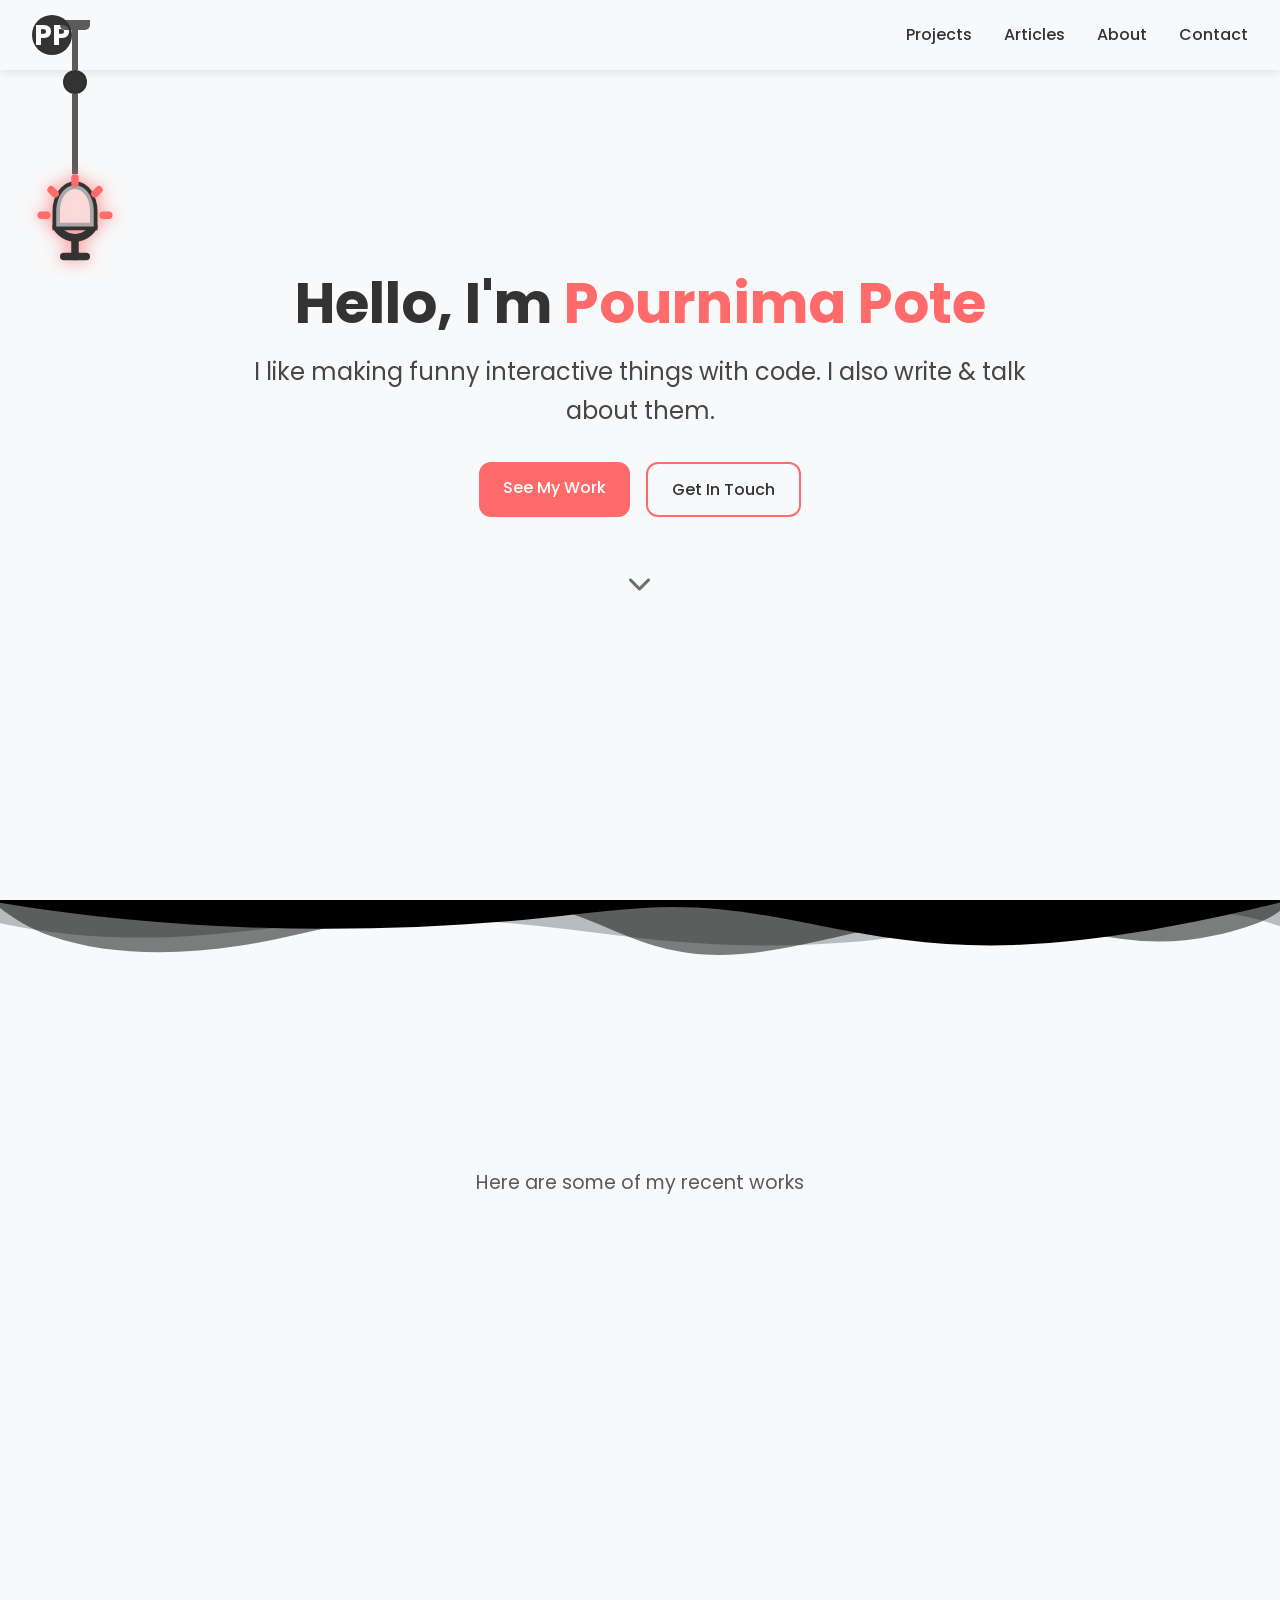
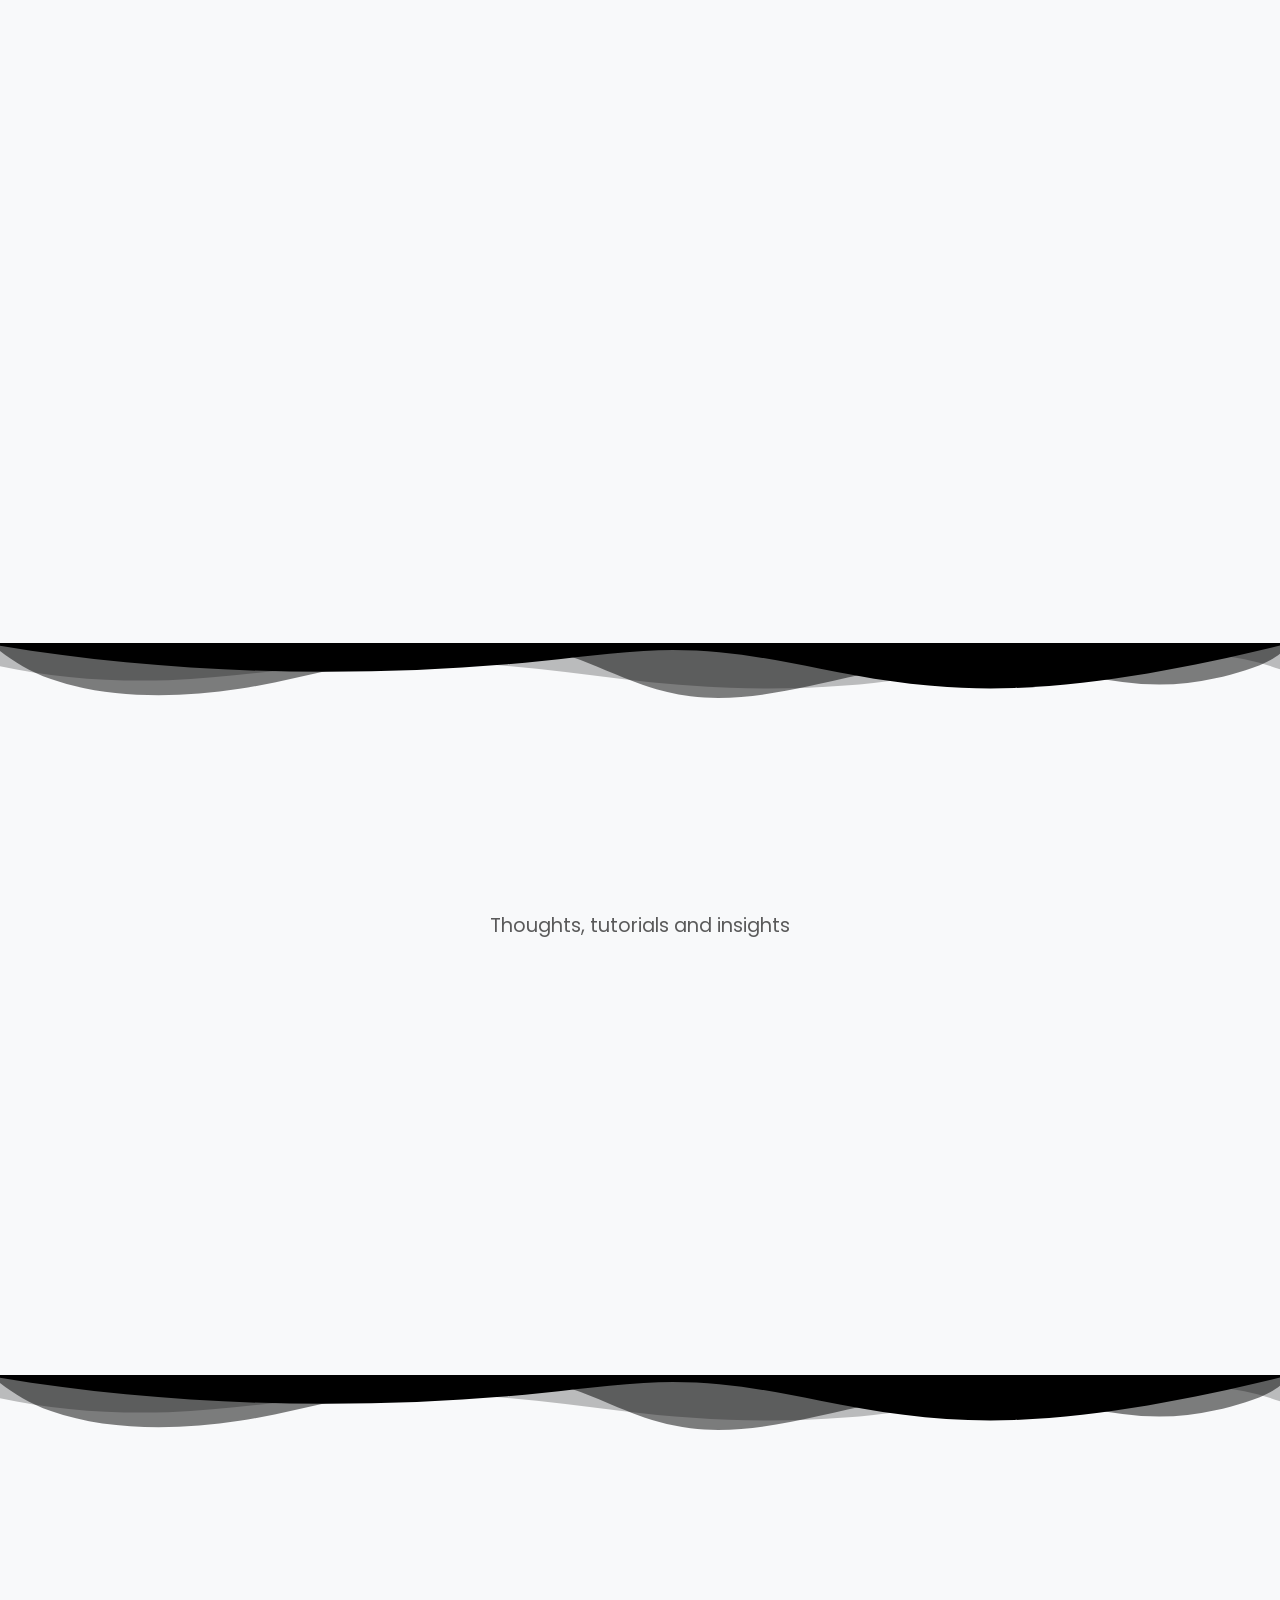
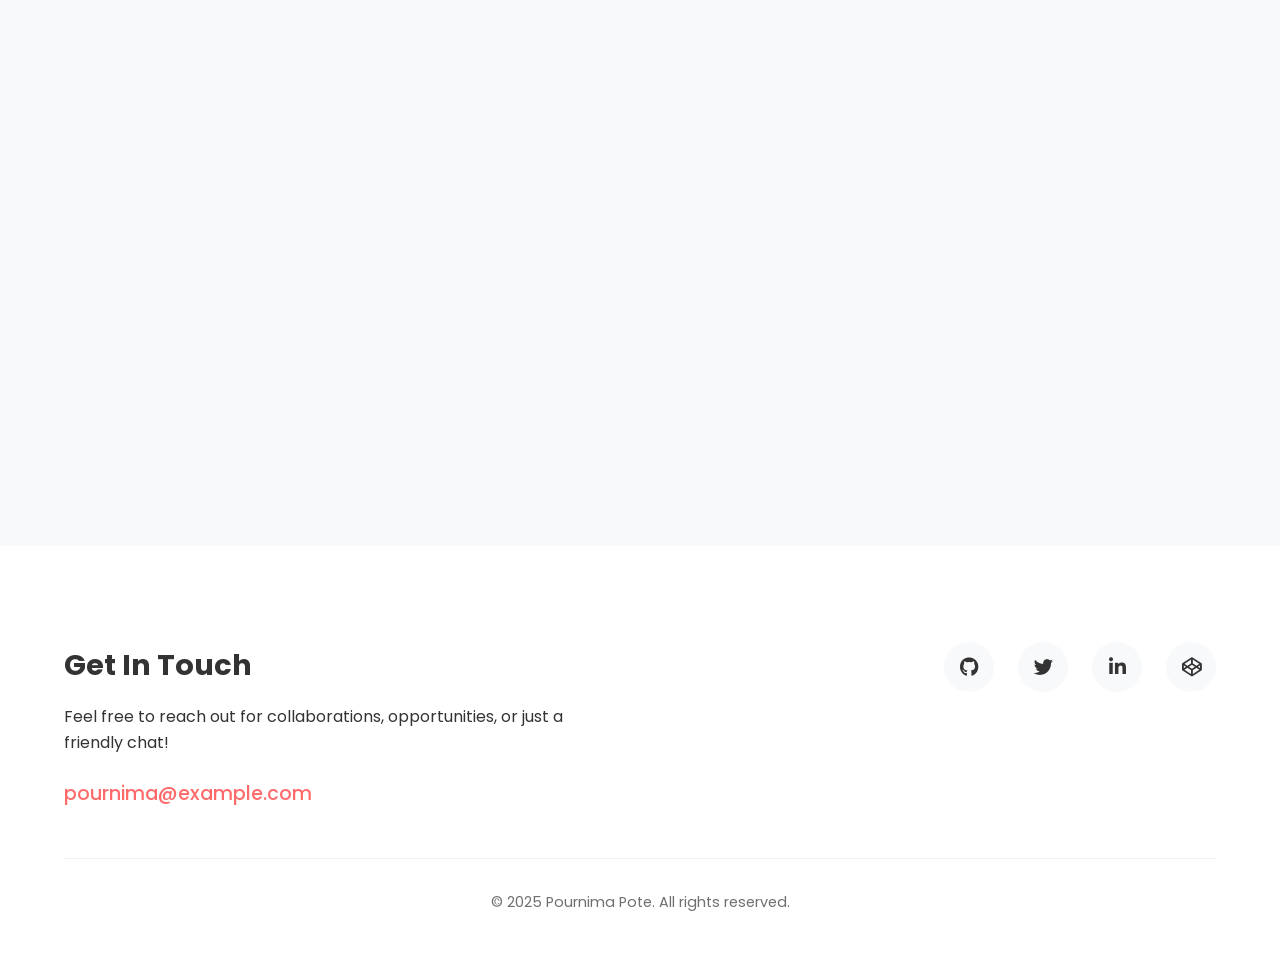
==== index.html @ c8fd80c9 "Refactor website structure and tech stack to simplify deployment.  The website is now a single-page " ====
<!DOCTYPE html>
<html lang="en">
<head>
    <meta charset="UTF-8">
    <meta name="viewport" content="width=device-width, initial-scale=1.0">
    <title>Pournima Pote - Portfolio</title>
    <link rel="stylesheet" href="styles.css">
    <link href="https://fonts.googleapis.com/css2?family=Poppins:wght@300;400;500;600;700&display=swap" rel="stylesheet">
    <!-- Font Awesome for icons -->
    <link rel="stylesheet" href="https://cdnjs.cloudflare.com/ajax/libs/font-awesome/6.4.0/css/all.min.css">
</head>
<body>
    <!-- Theme Toggle Lamp -->
    <div class="lamp-container" id="themeToggle">
        <div class="lamp-ceiling"></div>
        <div class="lamp-rope"></div>
        <div class="lamp-knob"></div>
        <div class="lamp-rope-bottom"></div>
        <div class="lamp">
            <svg class="lamp-glow" viewBox="0 0 24 24" fill="none" xmlns="http://www.w3.org/2000/svg">
                <path d="M9 22H15" stroke="currentColor" stroke-width="2" stroke-linecap="round" class="lamp-base"></path>
                <path d="M12 17V22" stroke="currentColor" stroke-width="2" stroke-linecap="round" class="lamp-base"></path>
                <path d="M7 14C7 14 8.5 17 12 17C15.5 17 17 14 17 14" stroke="currentColor" stroke-width="2" stroke-linecap="round" class="lamp-base"></path>
                <path d="M17 10C17 6.13401 14.866 3 12 3C9.13401 3 7 6.13401 7 10C7 11.933 7 14 7 14H17C17 14 17 11.933 17 10Z" stroke="currentColor" stroke-width="2" class="lamp-base"></path>
                <path d="M17 10C17 6.13401 14.866 3 12 3C9.13401 3 7 6.13401 7 10C7 11.933 7 14 7 14H17C17 14 17 11.933 17 10Z" fill="currentColor" class="lamp-shade"></path>
                
                <!-- Light Ray - Visible only in light mode -->
                <g class="light-rays">
                    <path d="M12 1V2.5" stroke="currentColor" stroke-width="2" stroke-linecap="round" class="ray ray-1"></path>
                    <path d="M18.364 4.22183L17.3033 5.28255" stroke="currentColor" stroke-width="2" stroke-linecap="round" class="ray ray-2"></path>
                    <path d="M21 10.9999H19.5" stroke="currentColor" stroke-width="2" stroke-linecap="round" class="ray ray-3"></path>
                    <path d="M5.63599 4.22183L6.69672 5.28255" stroke="currentColor" stroke-width="2" stroke-linecap="round" class="ray ray-4"></path>
                    <path d="M3 10.9999H4.5" stroke="currentColor" stroke-width="2" stroke-linecap="round" class="ray ray-5"></path>
                </g>
                
                <!-- Light Bulb - Visible only in dark mode -->
                <path d="M12 10.5C12.8284 10.5 13.5 9.82843 13.5 9C13.5 8.17157 12.8284 7.5 12 7.5C11.1716 7.5 10.5 8.17157 10.5 9C10.5 9.82843 11.1716 10.5 12 10.5Z" fill="currentColor" class="light-bulb"></path>
            </svg>
            <div class="tooltip">Pull to toggle theme</div>
        </div>
    </div>

    <!-- Header -->
    <header>
        <nav>
            <div class="logo">PP</div>
            <ul class="nav-links">
                <li><a href="#projects">Projects</a></li>
                <li><a href="#articles">Articles</a></li>
                <li><a href="#about">About</a></li>
                <li><a href="#contact">Contact</a></li>
            </ul>
        </nav>
    </header>

    <!-- Main Content -->
    <main>
        <!-- Hero Section -->
        <section id="hero" class="hero-section">
            <div class="container">
                <h1 class="animate-slide-up">Hello, I'm <span class="highlight">Pournima Pote</span></h1>
                <p class="tagline animate-slide-up">I like making funny interactive things with code. I also write & talk about them.</p>
                <div class="hero-buttons animate-slide-up">
                    <a href="#projects" class="btn btn-primary">See My Work</a>
                    <a href="#contact" class="btn btn-secondary">Get In Touch</a>
                </div>
                <div class="scroll-indicator animate-bounce-slight">
                    <i class="fas fa-chevron-down"></i>
                </div>
            </div>
        </section>

        <div class="wave-divider"></div>

        <!-- Projects Section -->
        <section id="projects" class="projects-section">
            <div class="container">
                <h2 class="section-title">My Projects</h2>
                <p class="section-subtitle">Here are some of my recent works</p>
                
                <div class="projects-grid">
                    <!-- Project 1 -->
                    <div class="project-card">
                        <div class="project-image" style="background-color: #6C63FF;">
                            <i class="fas fa-code"></i>
                        </div>
                        <div class="project-content">
                            <h3>Interactive Dashboard</h3>
                            <p>A responsive dashboard with real-time data visualization and user analytics.</p>
                            <div class="project-tags">
                                <span>HTML</span>
                                <span>CSS</span>
                                <span>JavaScript</span>
                            </div>
                            <div class="project-links">
                                <a href="#" class="project-link"><i class="fas fa-external-link-alt"></i> View Project</a>
                                <a href="#" class="project-link"><i class="fab fa-github"></i> Source Code</a>
                            </div>
                        </div>
                    </div>

                    <!-- Project 2 -->
                    <div class="project-card">
                        <div class="project-image" style="background-color: #FF6584;">
                            <i class="fas fa-paint-brush"></i>
                        </div>
                        <div class="project-content">
                            <h3>Animation Library</h3>
                            <p>A collection of reusable CSS animations and transitions for modern web applications.</p>
                            <div class="project-tags">
                                <span>CSS</span>
                                <span>SCSS</span>
                                <span>JavaScript</span>
                            </div>
                            <div class="project-links">
                                <a href="#" class="project-link"><i class="fas fa-external-link-alt"></i> View Project</a>
                                <a href="#" class="project-link"><i class="fab fa-github"></i> Source Code</a>
                            </div>
                        </div>
                    </div>

                    <!-- Project 3 -->
                    <div class="project-card">
                        <div class="project-image" style="background-color: #43CBFF;">
                            <i class="fas fa-mobile-alt"></i>
                        </div>
                        <div class="project-content">
                            <h3>Mobile App Interface</h3>
                            <p>A sleek, intuitive mobile app interface with gesture-based interactions.</p>
                            <div class="project-tags">
                                <span>HTML</span>
                                <span>CSS</span>
                                <span>JavaScript</span>
                            </div>
                            <div class="project-links">
                                <a href="#" class="project-link"><i class="fas fa-external-link-alt"></i> View Project</a>
                                <a href="#" class="project-link"><i class="fab fa-github"></i> Source Code</a>
                            </div>
                        </div>
                    </div>

                    <!-- Project 4 -->
                    <div class="project-card">
                        <div class="project-image" style="background-color: #F9A826;">
                            <i class="fas fa-gamepad"></i>
                        </div>
                        <div class="project-content">
                            <h3>Browser Game</h3>
                            <p>A fun, addictive browser-based game with leaderboards and achievements.</p>
                            <div class="project-tags">
                                <span>HTML5</span>
                                <span>Canvas</span>
                                <span>JavaScript</span>
                            </div>
                            <div class="project-links">
                                <a href="#" class="project-link"><i class="fas fa-external-link-alt"></i> View Project</a>
                                <a href="#" class="project-link"><i class="fab fa-github"></i> Source Code</a>
                            </div>
                        </div>
                    </div>
                </div>
            </div>
        </section>

        <div class="wave-divider"></div>

        <!-- Articles Section -->
        <section id="articles" class="articles-section">
            <div class="container">
                <h2 class="section-title">My Articles</h2>
                <p class="section-subtitle">Thoughts, tutorials and insights</p>
                
                <div class="articles-grid">
                    <!-- Article 1 -->
                    <div class="article-card">
                        <div class="article-icon">
                            <i class="fas fa-laptop-code"></i>
                        </div>
                        <div class="article-content">
                            <h3>The Art of CSS Animations</h3>
                            <p class="article-date">April 5, 2025</p>
                            <p class="article-excerpt">Exploring the creative possibilities of CSS animations and how they can enhance user experience.</p>
                            <a href="#" class="read-more">Read More <i class="fas fa-arrow-right"></i></a>
                        </div>
                    </div>

                    <!-- Article 2 -->
                    <div class="article-card">
                        <div class="article-icon">
                            <i class="fas fa-brain"></i>
                        </div>
                        <div class="article-content">
                            <h3>JavaScript: The Good Parts</h3>
                            <p class="article-date">March 15, 2025</p>
                            <p class="article-excerpt">A deep dive into JavaScript best practices and patterns for clean, maintainable code.</p>
                            <a href="#" class="read-more">Read More <i class="fas fa-arrow-right"></i></a>
                        </div>
                    </div>

                    <!-- Article 3 -->
                    <div class="article-card">
                        <div class="article-icon">
                            <i class="fas fa-magic"></i>
                        </div>
                        <div class="article-content">
                            <h3>The Magic of Micro-Interactions</h3>
                            <p class="article-date">February 28, 2025</p>
                            <p class="article-excerpt">How small, thoughtful interactions can create memorable user experiences.</p>
                            <a href="#" class="read-more">Read More <i class="fas fa-arrow-right"></i></a>
                        </div>
                    </div>
                </div>
            </div>
        </section>

        <div class="wave-divider"></div>

        <!-- About Me Section -->
        <section id="about" class="about-section">
            <div class="container">
                <div class="about-content">
                    <div class="about-text">
                        <h2 class="section-title">About Me</h2>
                        <p>Hi there! I'm Pournima, a creative developer passionate about building beautiful, interactive web experiences. With a background in both design and development, I strive to create digital products that are both visually appealing and functionally robust.</p>
                        <p>When I'm not coding, you can find me exploring new technologies, writing about my discoveries, or speaking at tech events. I believe in continuous learning and sharing knowledge with the community.</p>
                        
                        <div class="skills">
                            <h3>My Skills</h3>
                            <div class="skill-tags">
                                <span>HTML5</span>
                                <span>CSS3/SCSS</span>
                                <span>JavaScript</span>
                                <span>UX/UI Design</span>
                                <span>Responsive Design</span>
                                <span>Animation</span>
                                <span>Web Accessibility</span>
                            </div>
                        </div>
                    </div>
                    <div class="about-image">
                        <div class="image-placeholder">
                            <i class="fas fa-user"></i>
                        </div>
                    </div>
                </div>
            </div>
        </section>
    </main>

    <!-- Footer -->
    <footer id="contact">
        <div class="container">
            <div class="footer-content">
                <div class="footer-info">
                    <h2>Get In Touch</h2>
                    <p>Feel free to reach out for collaborations, opportunities, or just a friendly chat!</p>
                    <a href="mailto:pournima@example.com" class="email-link">pournima@example.com</a>
                </div>
                
                <div class="social-links">
                    <a href="#" class="social-icon" aria-label="GitHub">
                        <i class="fab fa-github"></i>
                    </a>
                    <a href="#" class="social-icon" aria-label="Twitter">
                        <i class="fab fa-twitter"></i>
                    </a>
                    <a href="#" class="social-icon" aria-label="LinkedIn">
                        <i class="fab fa-linkedin-in"></i>
                    </a>
                    <a href="#" class="social-icon" aria-label="CodePen">
                        <i class="fab fa-codepen"></i>
                    </a>
                </div>
            </div>
            
            <div class="footer-bottom">
                <p>&copy; 2025 Pournima Pote. All rights reserved.</p>
            </div>
        </div>
    </footer>

    <!-- Easter Egg Element (Hidden by default) -->
    <div id="easterEgg" class="easter-egg">
        <div class="easter-egg-content">
            <h3>You found the secret! 🎉</h3>
            <p>Thanks for checking out my Konami code easter egg.</p>
            <button id="closeEasterEgg" class="btn btn-primary">Close</button>
        </div>
    </div>

    <script src="script.js"></script>
</body>
</html>
---- styles.css ----
/* Google Font Import */
@import url('https://fonts.googleapis.com/css2?family=Poppins:wght@300;400;500;600;700&display=swap');

/* Variables for Light Theme */
:root {
  /* Light Theme Colors */
  --bg-color: #f8f9fa;
  --text-color: #333333;
  --primary-color: #FF6B6B;
  --secondary-color: #4ECDC4;
  --accent-color: #FFE66D;
  --card-bg: #ffffff;
  --card-shadow: 0 10px 20px rgba(0, 0, 0, 0.1);
  --border-color: #e9ecef;
  --lamp-glow: drop-shadow(0 0 8px rgba(255, 107, 107, 0.8));
  
  /* Common Variables */
  --border-radius: 12px;
  --transition-speed: 0.3s;
  --header-height: 70px;
}

/* Dark Theme Colors */
[data-theme="dark"] {
  --bg-color: #1E2A38;
  --text-color: #F8F9FA;
  --primary-color: #64FFDA;
  --secondary-color: #BD93F9;
  --accent-color: #FF79C6;
  --card-bg: #2A3A4D;
  --card-shadow: 0 10px 20px rgba(0, 0, 0, 0.4);
  --border-color: #3E4E63;
  --lamp-glow: drop-shadow(0 0 12px rgba(100, 255, 218, 0.8));
}

/* Base Styles */
* {
  margin: 0;
  padding: 0;
  box-sizing: border-box;
}

html {
  scroll-behavior: smooth;
  font-size: 16px;
}

body {
  font-family: 'Poppins', sans-serif;
  line-height: 1.6;
  background-color: var(--bg-color);
  color: var(--text-color);
  transition: background-color 0.5s ease, color 0.5s ease;
  overflow-x: hidden;
  cursor: url("data:image/svg+xml;utf8,<svg xmlns='http://www.w3.org/2000/svg' width='40' height='40' viewBox='0 0 24 24' fill='none' stroke='%23FF6B6B' stroke-width='2'><circle cx='12' cy='12' r='10'/></svg>") 16 16, auto;
}

[data-theme="dark"] body {
  cursor: url("data:image/svg+xml;utf8,<svg xmlns='http://www.w3.org/2000/svg' width='40' height='40' viewBox='0 0 24 24' fill='none' stroke='%2364FFDA' stroke-width='2'><circle cx='12' cy='12' r='10'/></svg>") 16 16, auto;
}

a {
  text-decoration: none;
  color: var(--primary-color);
  transition: all var(--transition-speed) ease;
}

a:hover {
  transform: translateY(-3px);
}

.container {
  width: 90%;
  max-width: 1200px;
  margin: 0 auto;
  padding: 2rem 0;
}

/* Hide scrollbar but allow scrolling */
body {
  -ms-overflow-style: none;
  scrollbar-width: none;
}

body::-webkit-scrollbar {
  display: none;
}

/* Lamp Theme Toggle Styles */
.lamp-container {
  position: fixed;
  top: 0;
  left: 30px;
  z-index: 999;
  cursor: pointer;
  display: flex;
  flex-direction: column;
  align-items: center;
  padding-top: 20px;
}

.lamp-ceiling {
  width: 30px;
  height: 10px;
  background-color: var(--text-color);
  opacity: 0.8;
  border-radius: 0 0 5px 5px;
}

.lamp-rope {
  width: 6px;
  height: 40px;
  background-color: var(--text-color);
  opacity: 0.8;
  transition: all var(--transition-speed) ease;
}

.lamp-knob {
  width: 24px;
  height: 24px;
  border-radius: 50%;
  background-color: var(--text-color);
  border: 2px solid rgba(0, 0, 0, 0.1);
  transition: all var(--transition-speed) ease;
}

.lamp-knob:hover {
  background-color: var(--primary-color);
  transform: scale(1.1);
}

.lamp-rope-bottom {
  width: 6px;
  height: 80px;
  background-color: var(--text-color);
  opacity: 0.8;
  transition: all var(--transition-speed) ease;
}

.lamp {
  position: relative;
  animation: float 3s ease-in-out infinite;
}

.lamp-glow {
  width: 90px;
  height: 90px;
  filter: var(--lamp-glow);
  transition: filter 0.3s ease;
}

.lamp-base {
  stroke: var(--text-color);
}

.lamp-shade {
  fill: var(--bg-color);
  opacity: 0.6;
}

[data-theme="dark"] .lamp-shade {
  fill: transparent;
}

.light-rays {
  opacity: 1;
  transition: opacity 0.5s ease;
}

.ray {
  stroke: var(--primary-color);
  animation: bounce-slight 2s ease-in-out infinite;
  transform-origin: center;
}

.ray-1 { animation-delay: 0s; }
.ray-2 { animation-delay: 0.2s; }
.ray-3 { animation-delay: 0.4s; }
.ray-4 { animation-delay: 0.6s; }
.ray-5 { animation-delay: 0.8s; }

[data-theme="dark"] .light-rays {
  opacity: 0;
}

.light-bulb {
  fill: var(--primary-color);
  opacity: 0;
  transition: opacity 0.5s ease;
}

[data-theme="dark"] .light-bulb {
  opacity: 1;
}

.tooltip {
  position: absolute;
  bottom: -30px;
  left: 50%;
  transform: translateX(-50%);
  background-color: var(--card-bg);
  color: var(--text-color);
  padding: 5px 10px;
  border-radius: 5px;
  font-size: 0.8rem;
  white-space: nowrap;
  opacity: 0;
  transition: opacity 0.3s ease;
  border: 1px solid var(--primary-color);
  box-shadow: var(--card-shadow);
}

.lamp:hover .tooltip {
  opacity: 1;
}

/* Header Styles */
header {
  position: fixed;
  top: 0;
  left: 0;
  width: 100%;
  background-color: var(--bg-color);
  box-shadow: 0 2px 10px rgba(0, 0, 0, 0.1);
  z-index: 100;
  transition: all var(--transition-speed) ease;
  height: var(--header-height);
}

nav {
  display: flex;
  justify-content: space-between;
  align-items: center;
  padding: 0 2rem;
  height: 100%;
}

.logo {
  font-size: 1.8rem;
  font-weight: 700;
  color: var(--primary-color);
  background-color: var(--text-color);
  color: var(--bg-color);
  width: 40px;
  height: 40px;
  display: flex;
  align-items: center;
  justify-content: center;
  border-radius: 50%;
}

.nav-links {
  display: flex;
  list-style: none;
}

.nav-links li {
  margin-left: 2rem;
}

.nav-links a {
  color: var(--text-color);
  font-weight: 500;
  position: relative;
}

.nav-links a::after {
  content: '';
  position: absolute;
  bottom: -5px;
  left: 0;
  width: 0;
  height: 2px;
  background-color: var(--primary-color);
  transition: width var(--transition-speed) ease;
}

.nav-links a:hover::after {
  width: 100%;
}

/* Hero Section Styles */
.hero-section {
  height: 100vh;
  display: flex;
  align-items: center;
  text-align: center;
  padding-top: var(--header-height);
}

.hero-section h1 {
  font-size: 3.5rem;
  margin-bottom: 1rem;
  line-height: 1.2;
}

.highlight {
  color: var(--primary-color);
}

.tagline {
  font-size: 1.5rem;
  max-width: 800px;
  margin: 0 auto 2rem;
  opacity: 0.9;
}

.hero-buttons {
  display: flex;
  justify-content: center;
  gap: 1rem;
  margin-bottom: 3rem;
}

.btn {
  padding: 0.8rem 1.5rem;
  border-radius: var(--border-radius);
  border: none;
  font-weight: 500;
  cursor: pointer;
  transition: all var(--transition-speed) ease;
}

.btn-primary {
  background-color: var(--primary-color);
  color: white;
}

.btn-secondary {
  background-color: transparent;
  border: 2px solid var(--primary-color);
  color: var(--text-color);
}

.btn:hover {
  transform: translateY(-5px);
  box-shadow: 0 10px 20px rgba(0, 0, 0, 0.1);
}

.scroll-indicator {
  font-size: 1.5rem;
  color: var(--text-color);
  opacity: 0.7;
}

/* Wave Divider */
.wave-divider {
  display: block;
  position: relative;
  height: 60px;
  background-image: url("data:image/svg+xml,%3Csvg xmlns='http://www.w3.org/2000/svg' viewBox='0 0 1200 120' preserveAspectRatio='none'%3E%3Cpath d='M0,0V46.29c47.79,22.2,103.59,32.17,158,28,70.36-5.37,136.33-33.31,206.8-37.5C438.64,32.43,512.34,53.67,583,72.05c69.27,18,138.3,24.88,209.4,13.08,36.15-6,69.85-17.84,104.45-29.34C989.49,25,1113-14.29,1200,52.47V0Z' opacity='.25' class='fill-secondary'%3E%3C/path%3E%3Cpath d='M0,0V15.81C13,36.92,27.64,56.86,47.69,72.05,99.41,111.27,165,111,224.58,91.58c31.15-10.15,60.09-26.07,89.67-39.8,40.92-19,84.73-46,130.83-49.67,36.26-2.85,70.9,9.42,98.6,31.56,31.77,25.39,62.32,62,103.63,73,40.44,10.79,81.35-6.69,119.13-24.28s75.16-39,116.92-43.05c59.73-5.85,113.28,22.88,168.9,38.84,30.2,8.66,59,6.17,87.09-7.5,22.43-10.89,48-26.93,60.65-49.24V0Z' opacity='.5' class='fill-secondary'%3E%3C/path%3E%3Cpath d='M0,0V5.63C149.93,59,314.09,71.32,475.83,42.57c43-7.64,84.23-20.12,127.61-26.46,59-8.63,112.48,12.24,165.56,35.4C827.93,77.22,886,95.24,951.2,90c86.53-7,172.46-45.71,248.8-84.81V0Z' class='fill-secondary'%3E%3C/path%3E%3C/svg%3E");
  background-size: cover;
  background-repeat: no-repeat;
}

.wave-divider .fill-secondary {
  fill: var(--secondary-color);
}

/* Section Styles */
section {
  padding: 6rem 0;
}

.section-title {
  font-size: 2.5rem;
  margin-bottom: 1rem;
  text-align: center;
  position: relative;
  display: inline-block;
}

.section-title::after {
  content: '';
  position: absolute;
  bottom: -10px;
  left: 50%;
  transform: translateX(-50%);
  width: 80px;
  height: 4px;
  background-color: var(--primary-color);
  border-radius: 2px;
}

.section-subtitle {
  text-align: center;
  font-size: 1.2rem;
  margin-bottom: 3rem;
  opacity: 0.8;
}

/* Projects Section */
.projects-grid {
  display: grid;
  grid-template-columns: repeat(auto-fill, minmax(300px, 1fr));
  gap: 2rem;
}

.project-card {
  background-color: var(--card-bg);
  border-radius: var(--border-radius);
  overflow: hidden;
  box-shadow: var(--card-shadow);
  transition: all var(--transition-speed) ease;
}

.project-card:hover {
  transform: translateY(-10px) scale(1.02);
  box-shadow: 0 15px 30px rgba(0, 0, 0, 0.2);
}

.project-image {
  height: 180px;
  display: flex;
  align-items: center;
  justify-content: center;
  font-size: 3rem;
  color: white;
}

.project-content {
  padding: 1.5rem;
}

.project-content h3 {
  margin-bottom: 0.5rem;
  font-size: 1.3rem;
}

.project-content p {
  margin-bottom: 1rem;
  opacity: 0.8;
}

.project-tags {
  display: flex;
  flex-wrap: wrap;
  gap: 0.5rem;
  margin-bottom: 1rem;
}

.project-tags span {
  background-color: var(--bg-color);
  color: var(--text-color);
  padding: 0.3rem 0.8rem;
  border-radius: 20px;
  font-size: 0.8rem;
}

.project-links {
  display: flex;
  justify-content: space-between;
}

.project-link {
  font-size: 0.9rem;
  color: var(--primary-color);
}

/* Articles Section */
.articles-grid {
  display: grid;
  grid-template-columns: repeat(auto-fill, minmax(300px, 1fr));
  gap: 2rem;
}

.article-card {
  display: flex;
  background-color: var(--card-bg);
  border-radius: var(--border-radius);
  overflow: hidden;
  box-shadow: var(--card-shadow);
  transition: all var(--transition-speed) ease;
  padding: 1.5rem;
}

.article-card:hover {
  transform: translateY(-5px);
  box-shadow: var(--card-shadow);
}

.article-icon {
  font-size: 2rem;
  color: var(--primary-color);
  margin-right: 1rem;
}

.article-content h3 {
  margin-bottom: 0.5rem;
  font-size: 1.2rem;
}

.article-date {
  font-size: 0.8rem;
  opacity: 0.7;
  margin-bottom: 0.5rem;
}

.article-excerpt {
  font-size: 0.9rem;
  margin-bottom: 1rem;
}

.read-more {
  font-size: 0.9rem;
  font-weight: 500;
}

.read-more i {
  transition: transform var(--transition-speed) ease;
  margin-left: 5px;
}

.read-more:hover i {
  transform: translateX(5px);
}

/* About Section */
.about-content {
  display: grid;
  grid-template-columns: 3fr 2fr;
  gap: 3rem;
  align-items: center;
}

.about-text p {
  margin-bottom: 1.5rem;
}

.skills {
  margin-top: 2rem;
}

.skills h3 {
  margin-bottom: 1rem;
  font-size: 1.3rem;
}

.skill-tags {
  display: flex;
  flex-wrap: wrap;
  gap: 0.8rem;
}

.skill-tags span {
  background-color: var(--bg-color);
  color: var(--text-color);
  padding: 0.5rem 1rem;
  border-radius: 20px;
  font-size: 0.9rem;
  box-shadow: 0 3px 6px rgba(0, 0, 0, 0.1);
}

.about-image {
  display: flex;
  justify-content: center;
}

.image-placeholder {
  width: 280px;
  height: 280px;
  background-color: var(--secondary-color);
  border-radius: 50%;
  display: flex;
  justify-content: center;
  align-items: center;
  font-size: 5rem;
  color: white;
}

/* Footer */
footer {
  background-color: var(--card-bg);
  padding: 4rem 0 1rem;
}

.footer-content {
  display: flex;
  justify-content: space-between;
  margin-bottom: 3rem;
}

.footer-info {
  max-width: 500px;
}

.footer-info h2 {
  margin-bottom: 1rem;
  font-size: 1.8rem;
}

.footer-info p {
  margin-bottom: 1.5rem;
}

.email-link {
  font-size: 1.2rem;
  font-weight: 500;
}

.social-links {
  display: flex;
  gap: 1.5rem;
}

.social-icon {
  display: flex;
  justify-content: center;
  align-items: center;
  width: 50px;
  height: 50px;
  background-color: var(--bg-color);
  border-radius: 50%;
  font-size: 1.2rem;
  color: var(--text-color);
  transition: all var(--transition-speed) ease;
}

.social-icon:hover {
  background-color: var(--primary-color);
  color: white;
  transform: translateY(-5px) rotate(8deg);
}

.footer-bottom {
  text-align: center;
  padding-top: 2rem;
  border-top: 1px solid var(--border-color);
  opacity: 0.7;
  font-size: 0.9rem;
}

/* Easter Egg */
.easter-egg {
  position: fixed;
  top: 0;
  left: 0;
  width: 100%;
  height: 100%;
  background-color: rgba(0, 0, 0, 0.8);
  display: flex;
  justify-content: center;
  align-items: center;
  z-index: 1000;
  opacity: 0;
  visibility: hidden;
  transition: all 0.5s ease;
}

.easter-egg.active {
  opacity: 1;
  visibility: visible;
}

.easter-egg-content {
  background-color: var(--card-bg);
  padding: 2rem;
  border-radius: var(--border-radius);
  text-align: center;
  box-shadow: 0 20px 40px rgba(0, 0, 0, 0.2);
  transform: translateY(50px);
  transition: transform 0.5s ease;
}

.easter-egg.active .easter-egg-content {
  transform: translateY(0);
}

.easter-egg h3 {
  margin-bottom: 1rem;
  font-size: 1.5rem;
}

.easter-egg p {
  margin-bottom: 1.5rem;
}

/* Animations */
@keyframes float {
  0%, 100% { transform: translateY(0); }
  50% { transform: translateY(-10px); }
}

@keyframes bounce-slight {
  0%, 100% { transform: translateY(0); }
  50% { transform: translateY(-5px); }
}

@keyframes wiggle {
  0%, 100% { transform: rotate(-3deg); }
  50% { transform: rotate(3deg); }
}

@keyframes fade-in {
  0% { opacity: 0; }
  100% { opacity: 1; }
}

@keyframes slide-up {
  0% { transform: translateY(20px); opacity: 0; }
  100% { transform: translateY(0); opacity: 1; }
}

.animate-float {
  animation: float 3s ease-in-out infinite;
}

.animate-bounce-slight {
  animation: bounce-slight 2s ease-in-out infinite;
}

.animate-wiggle {
  animation: wiggle 1s ease-in-out infinite;
}

.animate-fade-in {
  animation: fade-in 0.5s ease-in-out;
}

.animate-slide-up {
  animation: slide-up 0.5s ease-out;
}

/* Responsive Styles */
@media (max-width: 991px) {
  html {
    font-size: 14px;
  }
  
  .about-content {
    grid-template-columns: 1fr;
  }
  
  .about-image {
    order: -1;
    margin-bottom: 2rem;
  }
  
  .footer-content {
    flex-direction: column;
    gap: 3rem;
  }
  
  .social-links {
    justify-content: center;
  }
}

@media (max-width: 768px) {
  .hero-section h1 {
    font-size: 2.5rem;
  }
  
  .tagline {
    font-size: 1.2rem;
  }
  
  .nav-links {
    display: none;
  }
  
  .projects-grid,
  .articles-grid {
    grid-template-columns: 1fr;
  }
  
  .about-content {
    gap: 2rem;
  }
}

@media (max-width: 480px) {
  .hero-section h1 {
    font-size: 2rem;
  }
  
  .hero-buttons {
    flex-direction: column;
    gap: 1rem;
  }
  
  .btn {
    width: 100%;
  }
  
  .lamp-container {
    top: 0;
    left: 15px;
  }
}
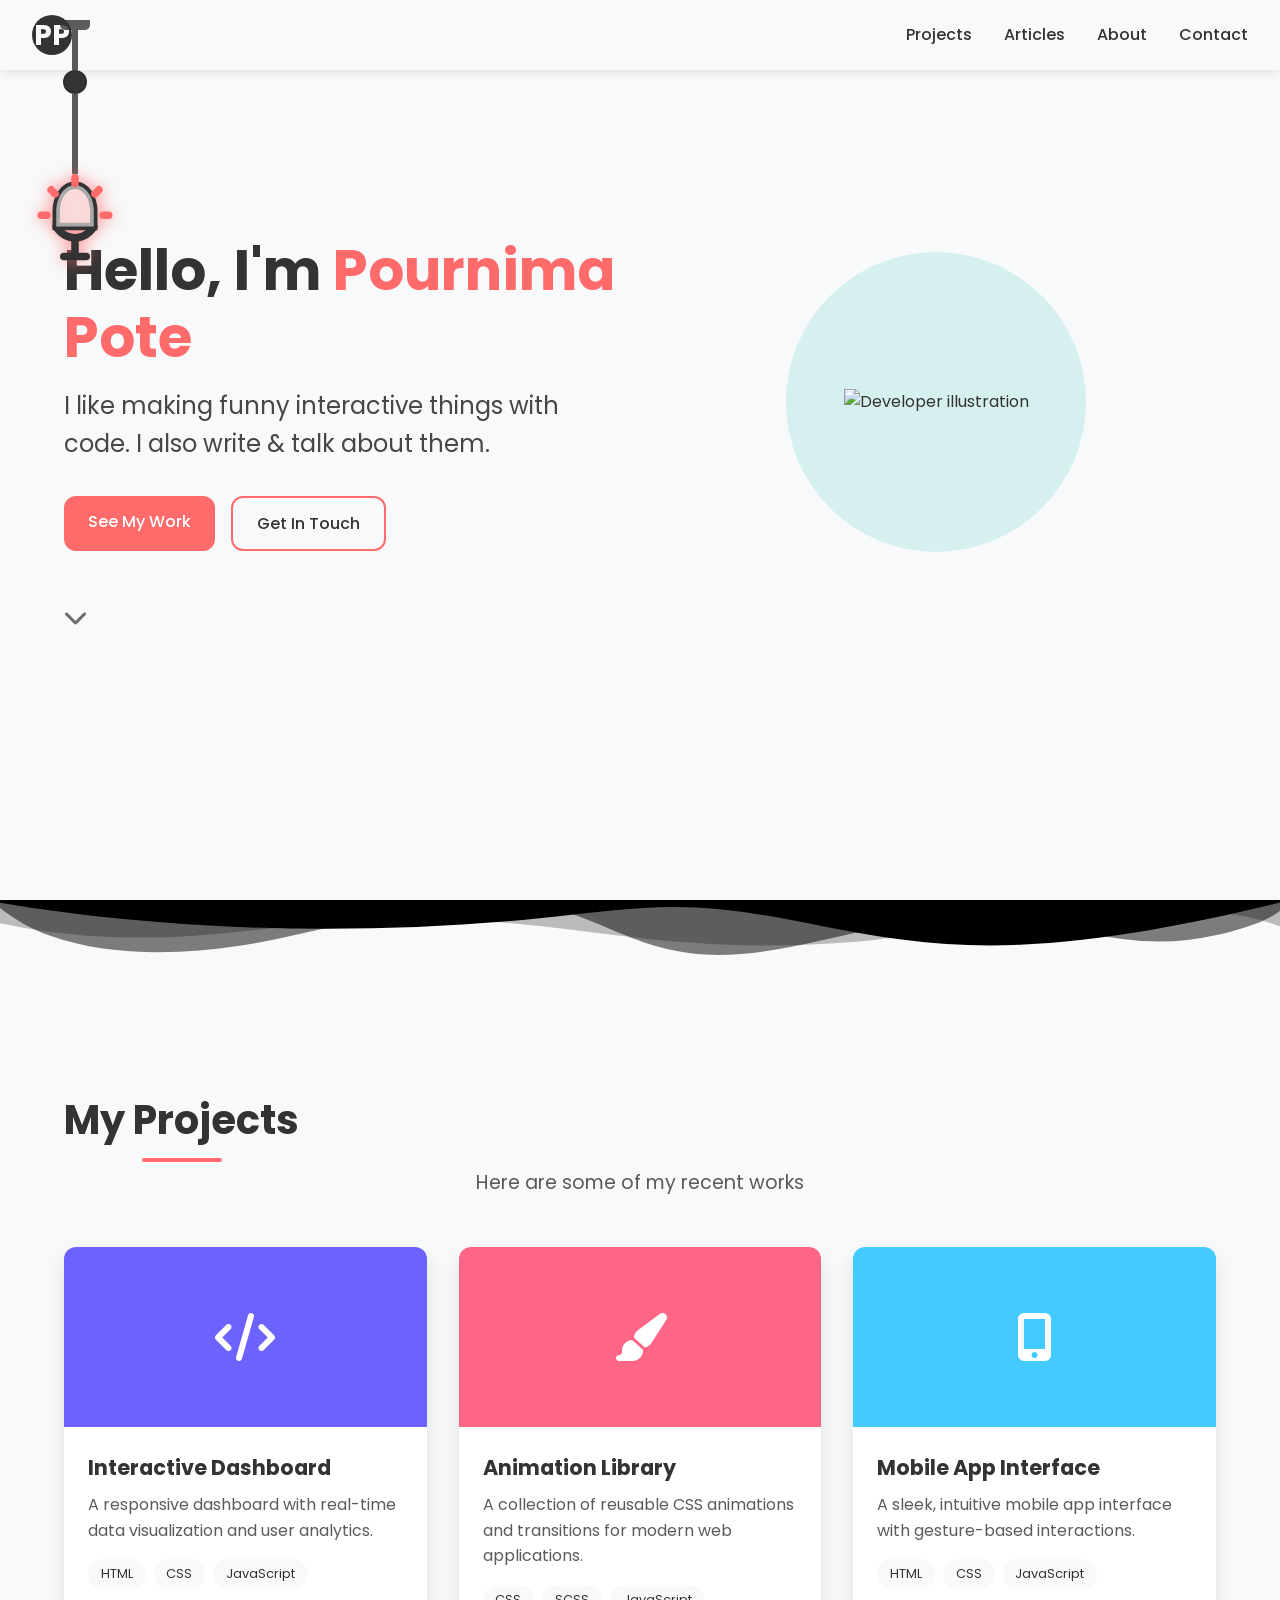
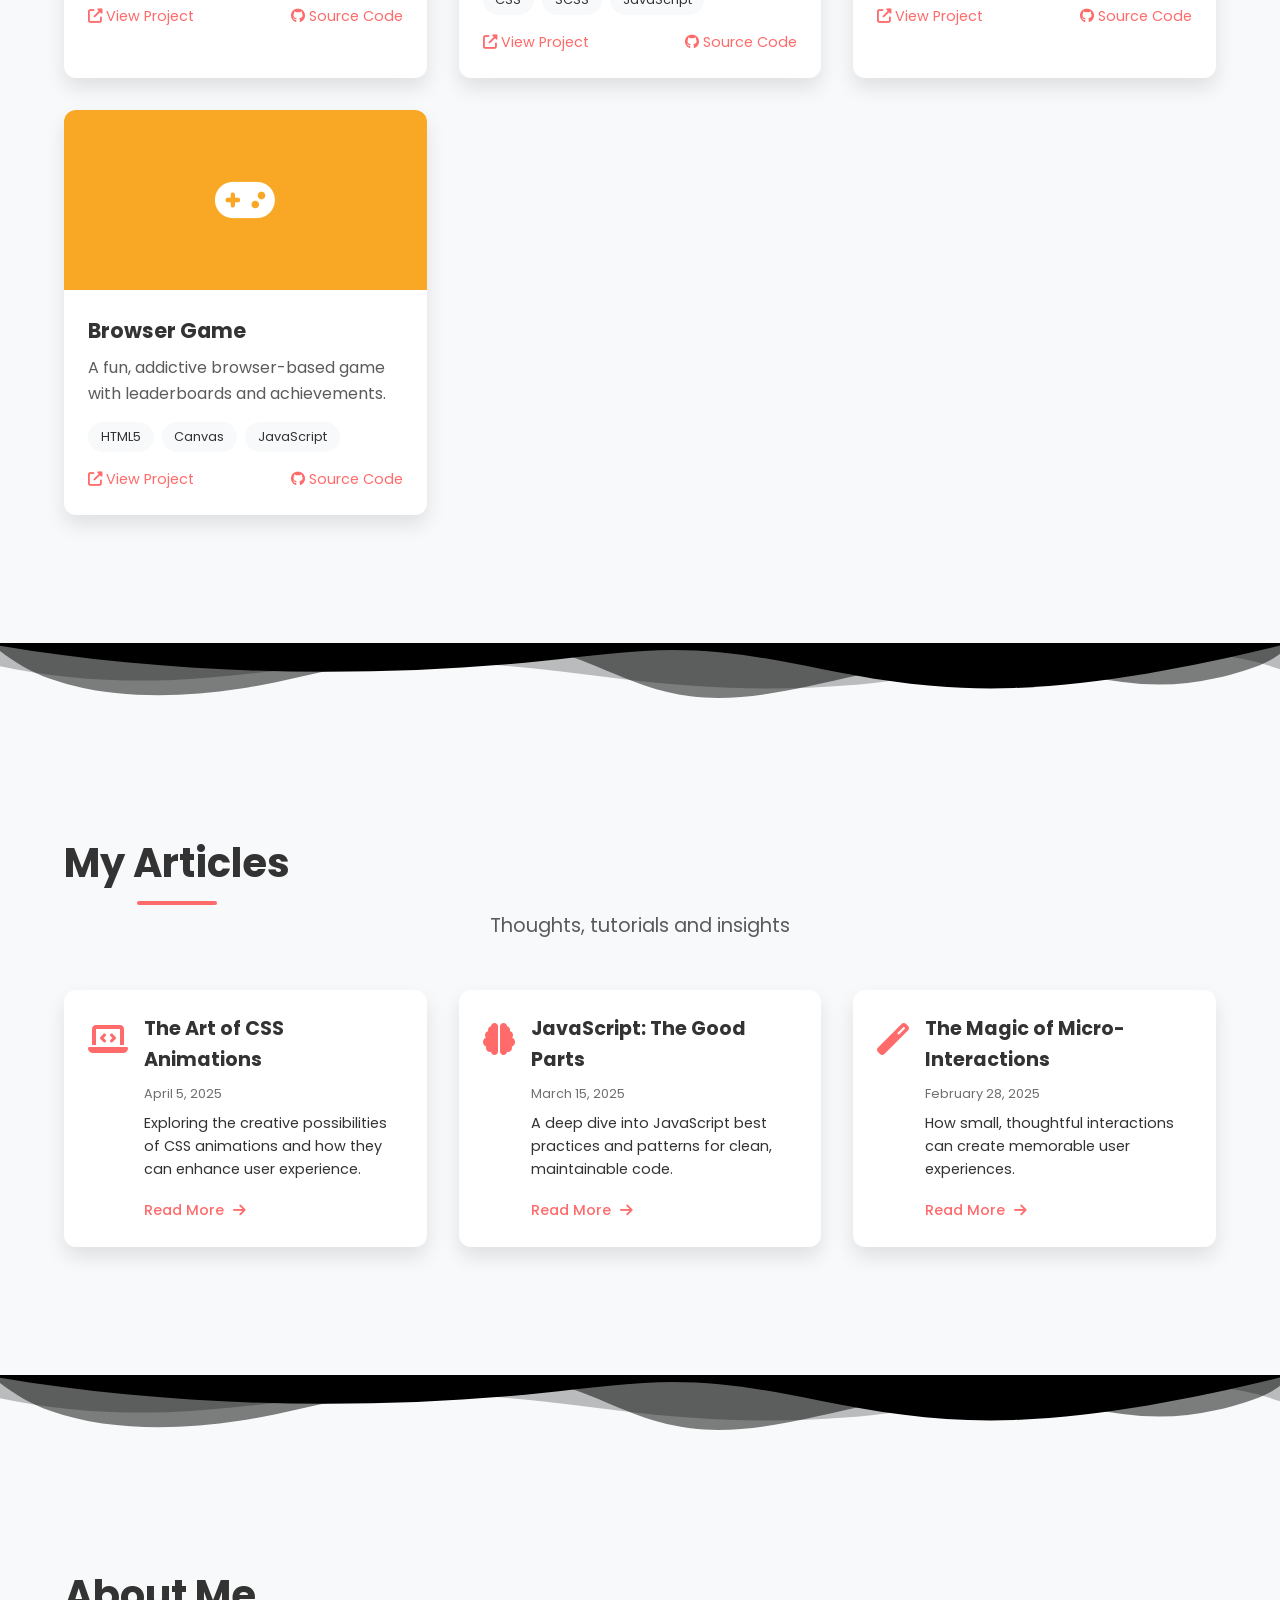
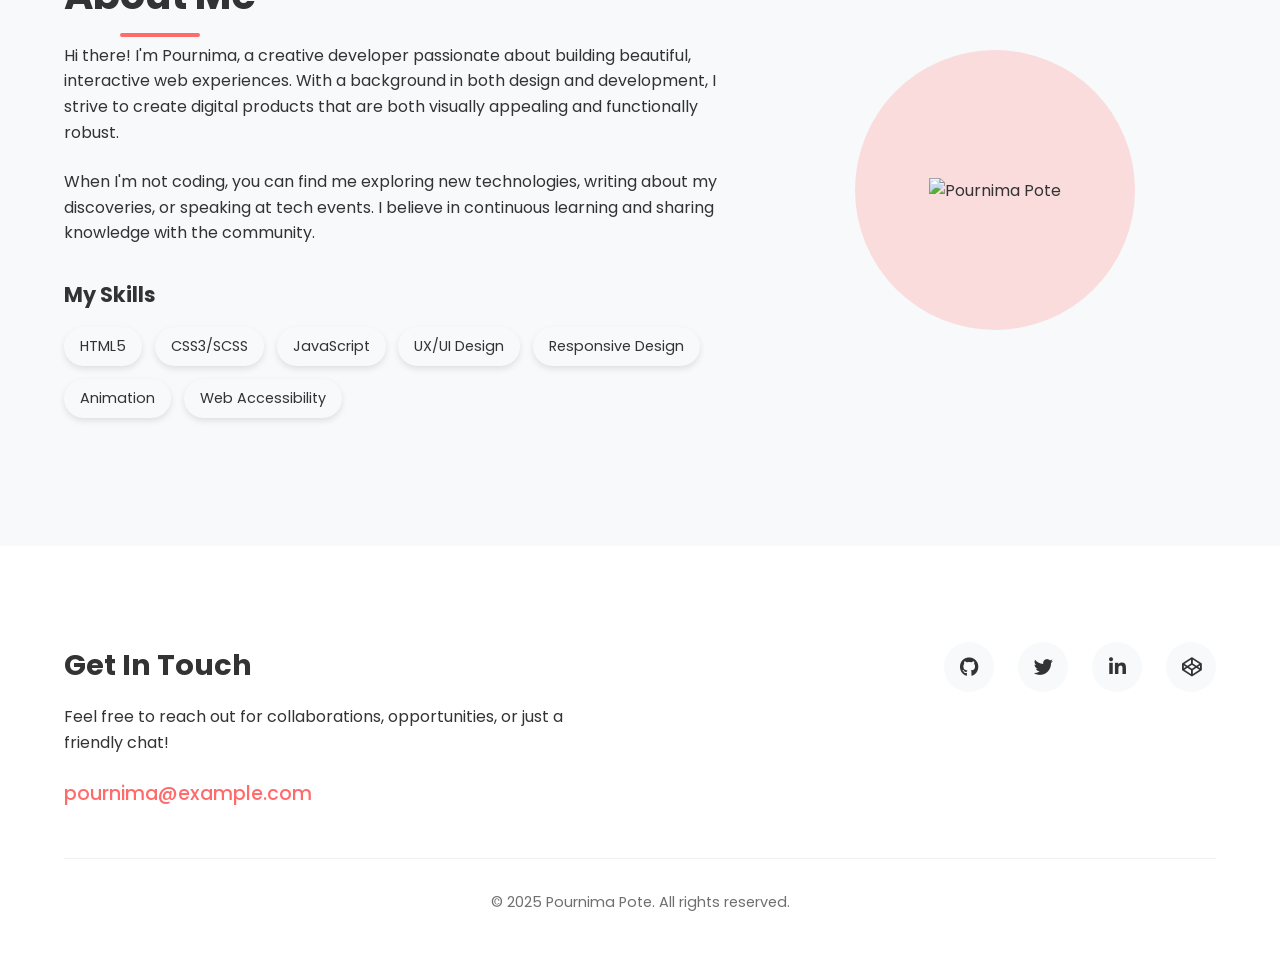
==== commit 07682d57: "Fix display issues on portfolio pages.  Corrected image display and card visibility on all pages. Re" ====
--- a/index.html
+++ b/index.html
@@ -58,11 +58,19 @@
         <!-- Hero Section -->
         <section id="hero" class="hero-section">
             <div class="container">
-                <h1 class="animate-slide-up">Hello, I'm <span class="highlight">Pournima Pote</span></h1>
-                <p class="tagline animate-slide-up">I like making funny interactive things with code. I also write & talk about them.</p>
-                <div class="hero-buttons animate-slide-up">
-                    <a href="#projects" class="btn btn-primary">See My Work</a>
-                    <a href="#contact" class="btn btn-secondary">Get In Touch</a>
+                <div class="hero-content">
+                    <div class="hero-text">
+                        <h1 class="animate-slide-up">Hello, I'm <span class="highlight">Pournima Pote</span></h1>
+                        <p class="tagline animate-slide-up">I like making funny interactive things with code. I also write & talk about them.</p>
+                        <div class="hero-buttons animate-slide-up">
+                            <a href="#projects" class="btn btn-primary">See My Work</a>
+                            <a href="#contact" class="btn btn-secondary">Get In Touch</a>
+                        </div>
+                    </div>
+                    <div class="hero-image">
+                        <div class="circle-bg"></div>
+                        <img src="https://i.imgur.com/JKofnIo.png" alt="Developer illustration" class="floating-image">
+                    </div>
                 </div>
                 <div class="scroll-indicator animate-bounce-slight">
                     <i class="fas fa-chevron-down"></i>
@@ -238,8 +246,9 @@
                         </div>
                     </div>
                     <div class="about-image">
-                        <div class="image-placeholder">
-                            <i class="fas fa-user"></i>
+                        <div class="profile-image">
+                            <div class="circle-bg"></div>
+                            <img src="https://i.imgur.com/7PVPz7k.png" alt="Pournima Pote" class="hover-effect">
                         </div>
                     </div>
                 </div>
--- a/styles.css
+++ b/styles.css
@@ -284,8 +284,31 @@
   height: 100vh;
   display: flex;
   align-items: center;
-  text-align: center;
   padding-top: var(--header-height);
+}
+
+.hero-content {
+  display: flex;
+  align-items: center;
+  justify-content: space-between;
+  flex-wrap: wrap;
+  margin-bottom: 2rem;
+}
+
+.hero-text {
+  flex: 1;
+  min-width: 300px;
+  text-align: left;
+  padding-right: 2rem;
+}
+
+.hero-image {
+  flex: 1;
+  min-width: 300px;
+  display: flex;
+  justify-content: center;
+  align-items: center;
+  position: relative;
 }
 
 .hero-section h1 {
@@ -300,16 +323,38 @@
 
 .tagline {
   font-size: 1.5rem;
-  max-width: 800px;
-  margin: 0 auto 2rem;
+  max-width: 500px;
+  margin-bottom: 2rem;
   opacity: 0.9;
 }
 
 .hero-buttons {
   display: flex;
-  justify-content: center;
   gap: 1rem;
-  margin-bottom: 3rem;
+  margin-bottom: 1rem;
+}
+
+.floating-image {
+  max-width: 80%;
+  z-index: 2;
+  animation: float 6s ease-in-out infinite;
+  position: relative;
+}
+
+.circle-bg {
+  position: absolute;
+  width: 300px;
+  height: 300px;
+  background-color: var(--secondary-color);
+  border-radius: 50%;
+  opacity: 0.2;
+  z-index: 1;
+  animation: pulse 4s ease-in-out infinite;
+}
+
+@keyframes pulse {
+  0%, 100% { transform: scale(1); }
+  50% { transform: scale(1.1); }
 }
 
 .btn {
@@ -556,16 +601,36 @@
   justify-content: center;
 }
 
-.image-placeholder {
+.profile-image {
+  position: relative;
   width: 280px;
   height: 280px;
-  background-color: var(--secondary-color);
+  display: flex;
+  justify-content: center;
+  align-items: center;
+}
+
+.profile-image .circle-bg {
+  width: 280px;
+  height: 280px;
+  background-color: var(--primary-color);
+  opacity: 0.2;
   border-radius: 50%;
-  display: flex;
-  justify-content: center;
-  align-items: center;
-  font-size: 5rem;
-  color: white;
+  position: absolute;
+  z-index: 1;
+}
+
+.profile-image img.hover-effect {
+  max-width: 90%;
+  max-height: 90%;
+  object-fit: cover;
+  z-index: 2;
+  position: relative;
+  transition: transform 0.3s ease-in-out;
+}
+
+.profile-image:hover img.hover-effect {
+  transform: scale(1.05) rotate(2deg);
 }
 
 /* Footer */
